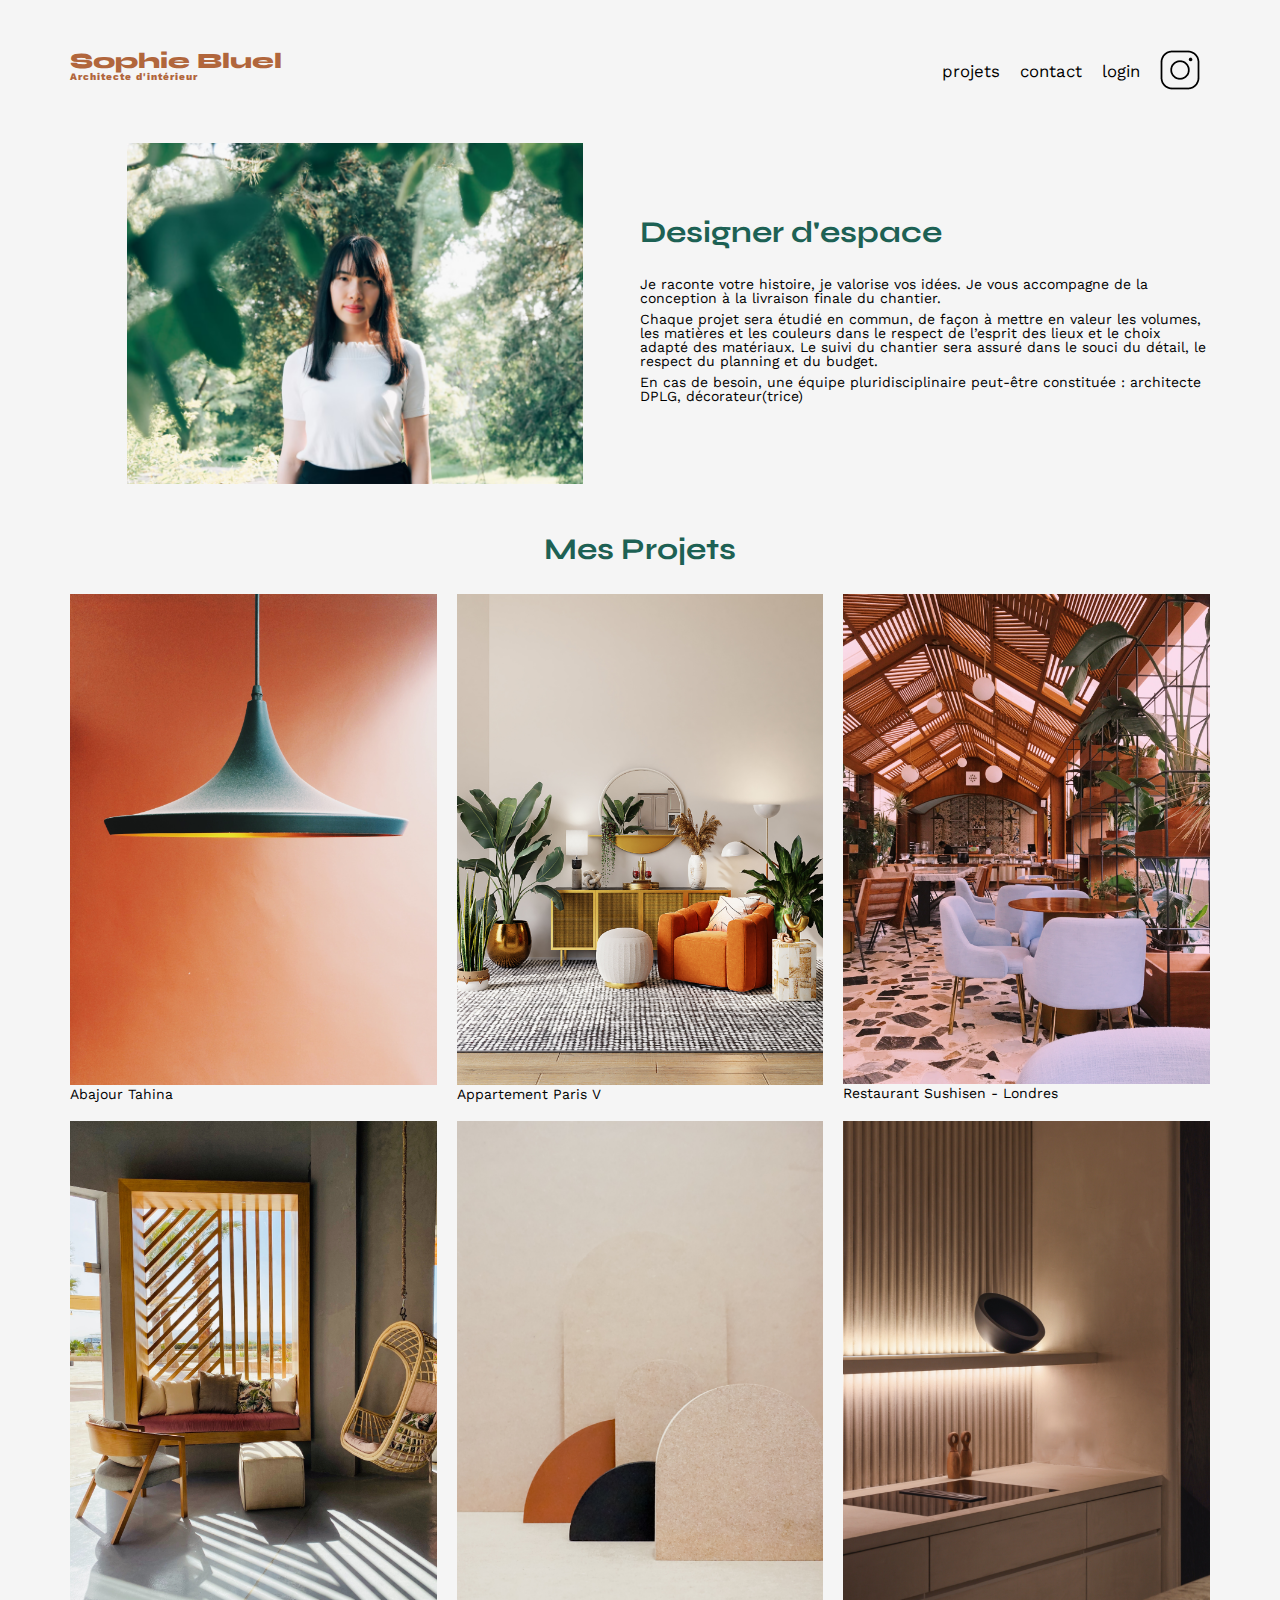
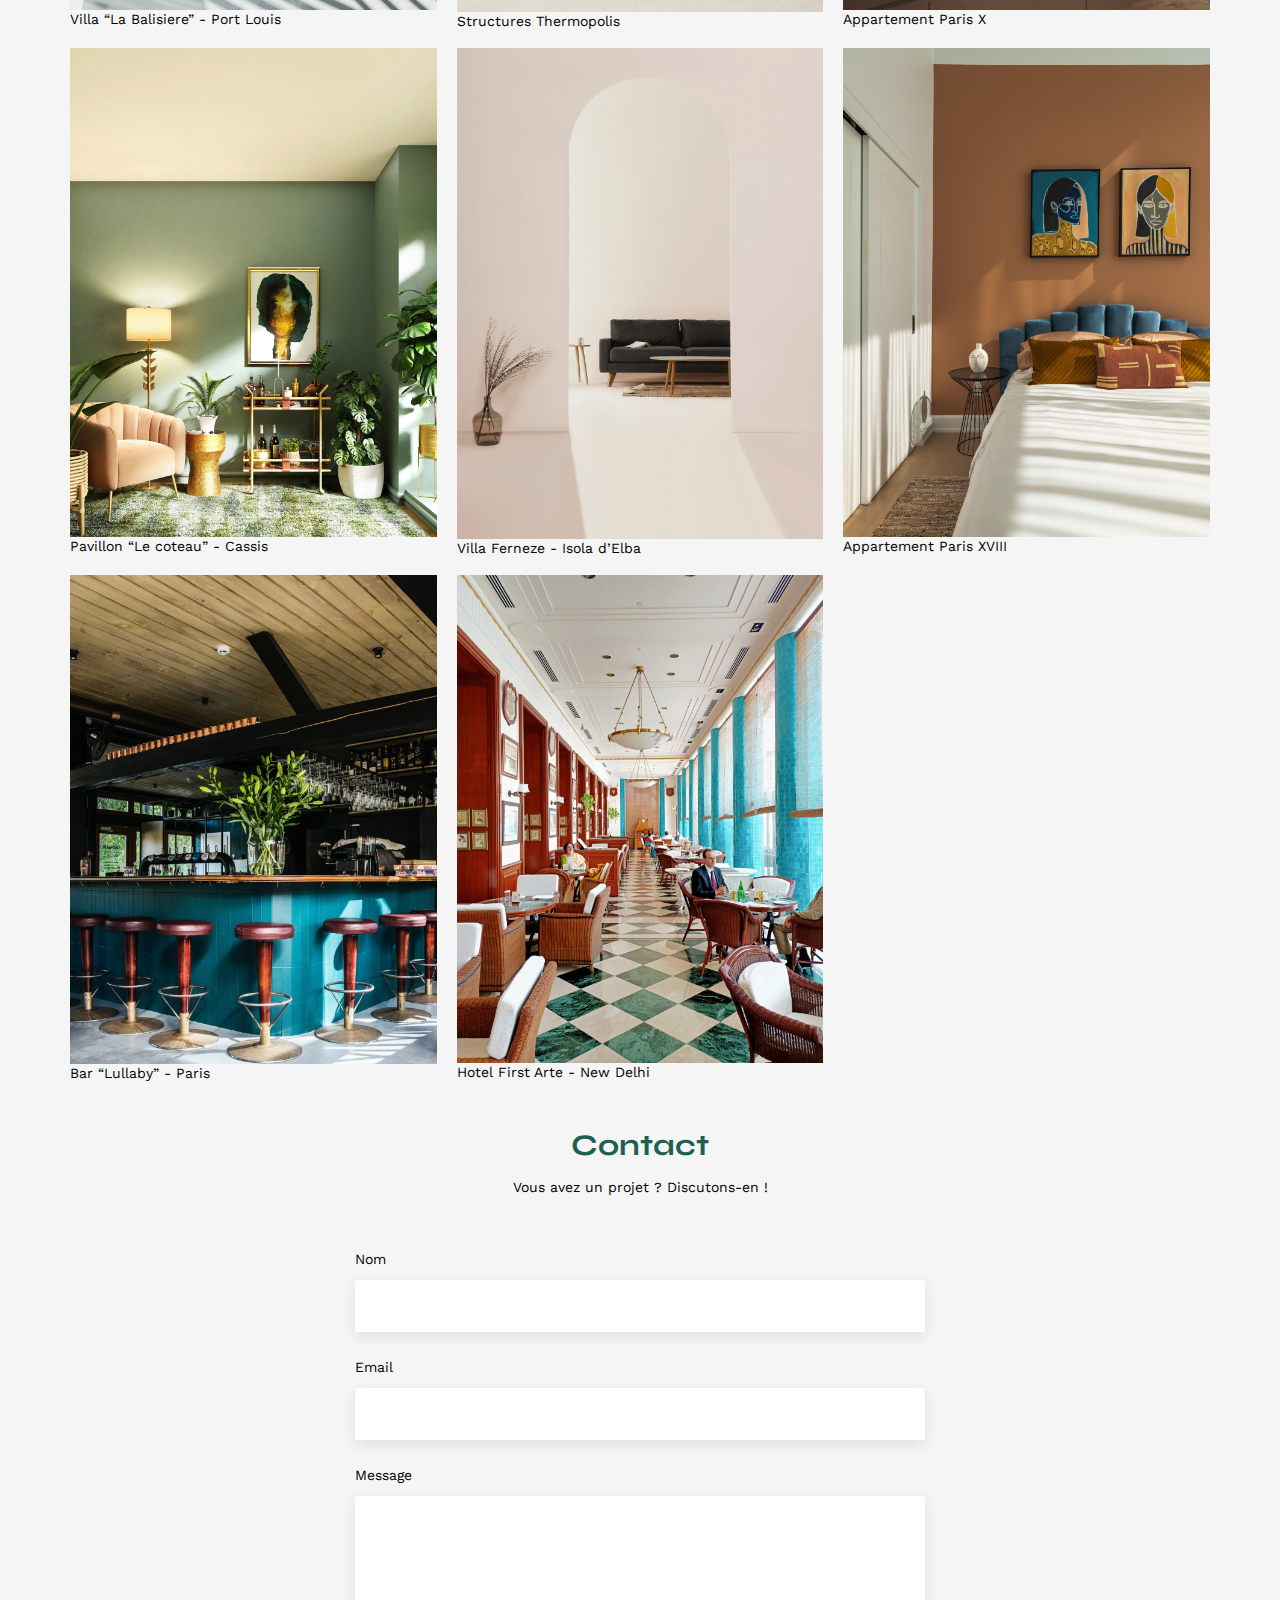
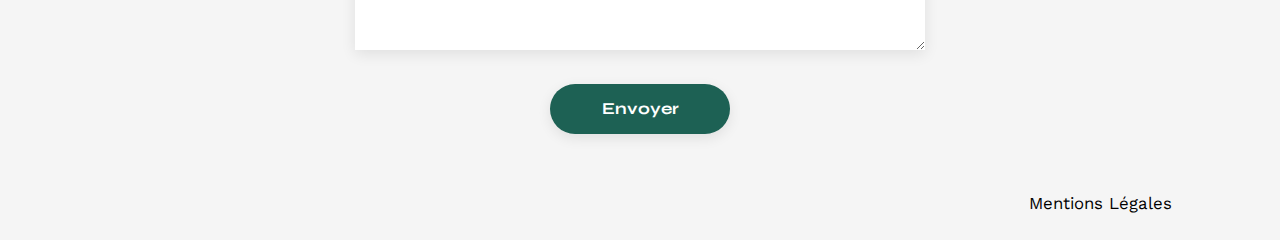
==== FrontEnd/index.html @ bdfcfad4 "prototype javascript fichiers" ====
<!DOCTYPE html>
<html lang="fr">

<head>
	<meta charset="UTF-8">
	<title>Sophie Bluel - Architecte d'intérieur</title>
	<meta name="viewport" content="width=device-width, initial-scale=1.0">
	<link rel="preconnect" href="https://fonts.googleapis.com">
	<link rel="preconnect" href="https://fonts.gstatic.com" crossorigin>
	<link href="https://fonts.googleapis.com/css2?family=Syne:wght@700;800&family=Work+Sans&display=swap"
		rel="stylesheet">
	<meta name="description" content="">
	<link rel="stylesheet" href="./assets/style.css">
	<script src="../FrontEnd/assets/scripts/login.js" defer></script>
	<script src="../FrontEnd/assets/scripts/modal.js" defer></script>
	<script src="../FrontEnd/assets/scripts/sort.js" defer></script>
</head>

<body>
	<header>
		<h1>Sophie Bluel <span>Architecte d'intérieur</span></h1>
		<nav>
			<ul>
				<li><a href="#projects">projets</a></li>
				<li><a href="#contact">contact</a></li>
				<li class="login">login</li>
				<li><img src="./assets/icons/instagram.png" alt="Instagram"></li>
			</ul>
		</nav>
	</header>
	<main>
		<section id="introduction">
			<figure>
				<img src="./assets/images/sophie-bluel.png" alt="Photo de Sophie Bluel">
			</figure>
			<article>
				<h2>Designer d'espace</h2>
				<p>Je raconte votre histoire, je valorise vos idées. Je vous accompagne de la conception à la livraison
					finale du chantier.</p>
				<p>Chaque projet sera étudié en commun, de façon à mettre en valeur les volumes, les matières et les
					couleurs dans le respect de l’esprit des lieux et le choix adapté des matériaux. Le suivi du chantier
					sera assuré dans le souci du détail, le respect du planning et du budget.</p>
				<p>En cas de besoin, une équipe pluridisciplinaire peut-être constituée : architecte DPLG, décorateur(trice)
				</p>
			</article>
		</section>
		<section id="portfolio">
			<h2 id="projects">Mes Projets</h2>
			<div class="gallery">
				<figure>
					<img src="assets/images/abajour-tahina.png" alt="Abajour Tahina">
					<figcaption>Abajour Tahina</figcaption>
				</figure>
				<figure>
					<img src="assets/images/appartement-paris-v.png" alt="Appartement Paris V">
					<figcaption>Appartement Paris V</figcaption>
				</figure>
				<figure>
					<img src="assets/images/restaurant-sushisen-londres.png" alt="Restaurant Sushisen - Londres">
					<figcaption>Restaurant Sushisen - Londres</figcaption>
				</figure>
				<figure>
					<img src="assets/images/la-balisiere.png" alt="Villa “La Balisiere” - Port Louis">
					<figcaption>Villa “La Balisiere” - Port Louis</figcaption>
				</figure>
				<figure>
					<img src="assets/images/structures-thermopolis.png" alt="Structures Thermopolis">
					<figcaption>Structures Thermopolis</figcaption>
				</figure>
				<figure>
					<img src="assets/images/appartement-paris-x.png" alt="Appartement Paris X">
					<figcaption>Appartement Paris X</figcaption>
				</figure>
				<figure>
					<img src="assets/images/le-coteau-cassis.png" alt="Pavillon “Le coteau” - Cassis">
					<figcaption>Pavillon “Le coteau” - Cassis</figcaption>
				</figure>
				<figure>
					<img src="assets/images/villa-ferneze.png" alt="Villa Ferneze - Isola d’Elba">
					<figcaption>Villa Ferneze - Isola d’Elba</figcaption>
				</figure>
				<figure>
					<img src="assets/images/appartement-paris-xviii.png" alt="Appartement Paris XVIII">
					<figcaption>Appartement Paris XVIII</figcaption>
				</figure>
				<figure>
					<img src="assets/images/bar-lullaby-paris.png" alt="Bar “Lullaby” - Paris">
					<figcaption>Bar “Lullaby” - Paris</figcaption>
				</figure>
				<figure>
					<img src="assets/images/hotel-first-arte-new-delhi.png" alt="Hotel First Arte - New Delhi">
					<figcaption>Hotel First Arte - New Delhi</figcaption>
				</figure>
			</div>
		</section>
		<section id="contact">
			<h2>Contact</h2>
			<p>Vous avez un projet ? Discutons-en !</p>
			<form action="#" method="post">
				<label for="name">Nom</label>
				<input type="text" name="name" id="name">
				<label for="email">Email</label>
				<input type="email" name="email" id="email">
				<label for="message">Message</label>
				<textarea name="message" id="message" cols="30" rows="10"></textarea>
				<input type="submit" value="Envoyer">
			</form>
		</section>
	</main>

	<footer>
		<nav>
			<ul>
				<li>Mentions Légales</li>
			</ul>
		</nav>
	</footer>
</body>

</html>
---- FrontEnd/assets/style.css ----
/* http://meyerweb.com/eric/tools/css/reset/
   v2.0 | 20110126
   License: none (public domain)
*/

html,
body,
div,
span,
applet,
object,
iframe,
h1,
h2,
h3,
h4,
h5,
h6,
p,
blockquote,
pre,
a,
abbr,
acronym,
address,
big,
cite,
code,
del,
dfn,
em,
img,
ins,
kbd,
q,
s,
samp,
small,
strike,
strong,
sub,
sup,
tt,
var,
b,
u,
i,
center,
dl,
dt,
dd,
ol,
ul,
li,
fieldset,
form,
label,
legend,
table,
caption,
tbody,
tfoot,
thead,
tr,
th,
td,
article,
aside,
canvas,
details,
embed,
figure,
figcaption,
footer,
header,
hgroup,
menu,
nav,
output,
ruby,
section,
summary,
time,
mark,
audio,
video {
  margin: 0;
  padding: 0;
  border: 0;
  font-size: 100%;
  font: inherit;
  vertical-align: baseline;
}
/* HTML5 display-role reset for older browsers */
article,
aside,
details,
figcaption,
figure,
footer,
header,
hgroup,
menu,
nav,
section {
  display: block;
}
body {
  line-height: 1;
}
ol,
ul {
  list-style: none;
}
blockquote,
q {
  quotes: none;
}
blockquote:before,
blockquote:after,
q:before,
q:after {
  content: '';
  content: none;
}
table {
  border-collapse: collapse;
  border-spacing: 0;
}
/** end reset css**/
body {
  max-width: 1140px;
  margin: auto;
  font-family: 'Work Sans';
  font-size: 14px;
  background-color: whitesmoke;
}
header {
  display: flex;
  justify-content: space-between;
  margin: 50px 0;
}
section {
  margin: 50px 0;
}

h1 {
  display: flex;
  flex-direction: column;
  font-family: 'Syne';
  font-size: 22px;
  font-weight: 800;
  color: #b1663c;
}

h1 > span {
  font-family: 'Work Sans';
  font-size: 10px;
  letter-spacing: 0.1em;
}

h2 {
  font-family: 'Syne';
  font-weight: 700;
  font-size: 30px;
  color: #1d6154;
}
nav ul {
  display: flex;
  align-items: center;
  list-style-type: none;
}
nav li {
  padding: 0 10px;
  font-size: 1.2em;
}

nav li a {
  text-decoration: none;
  color: black;
}

li:hover,
li a:hover {
  color: #b1663c;
  cursor: pointer;
}
#introduction {
  display: flex;
  align-items: center;
}
#introduction figure {
  flex: 1;
}
#introduction img {
  display: block;
  margin: auto;
  width: 80%;
}

#introduction article {
  flex: 1;
}
#introduction h2 {
  margin-bottom: 1em;
}

#introduction p {
  margin-bottom: 0.5em;
}
#portfolio h2 {
  text-align: center;
  margin-bottom: 1em;
}
.gallery {
  width: 100%;
  display: grid;
  grid-template-columns: 1fr 1fr 1fr;
  grid-column-gap: 20px;
  grid-row-gap: 20px;
}

.gallery img {
  width: 100%;
}
#contact {
  width: 50%;
  margin: auto;
}
#contact > * {
  text-align: center;
}
#contact h2 {
  margin-bottom: 20px;
}
#contact form {
  text-align: left;
  margin-top: 30px;
  display: flex;
  flex-direction: column;
}

#contact input {
  height: 50px;
  font-size: 1.2em;
  border: none;
  box-shadow: 0px 4px 14px rgba(0, 0, 0, 0.09);
}
#contact label {
  margin: 2em 0 1em 0;
}
#contact textarea {
  border: none;
  box-shadow: 0px 4px 14px rgba(0, 0, 0, 0.09);
}

input[type='submit'] {
  font-family: 'Syne';
  font-weight: 700;
  color: white;
  background-color: #1d6154;
  margin: 2em auto;
  width: 180px;
  text-align: center;
  border-radius: 60px;
}

footer nav ul {
  display: flex;
  justify-content: flex-end;
  margin: 2em;
}

#login {
  display: flex;
  justify-content: center;
  align-items: center;
  flex-direction: column;
  height: 70vh;
}

#login h2 {
  margin-bottom: 1em;
}

#login form {
  display: flex;
  flex-direction: column;
  text-align: center;
}

#login label {
  display: block;
  margin-bottom: 0.5em;
}

#login input[type='email'],
#login input[type='password'] {
  width: 300px;
  height: 40px;
  margin-bottom: 1em;
  padding: 0 10px;
  font-size: 1em;
  border: transparent;
  box-shadow: rgba(0, 0, 0, 0.24) 0px 3px 8px;
}

#login input[type='submit'] {
  width: 150px;
  height: 40px;
}
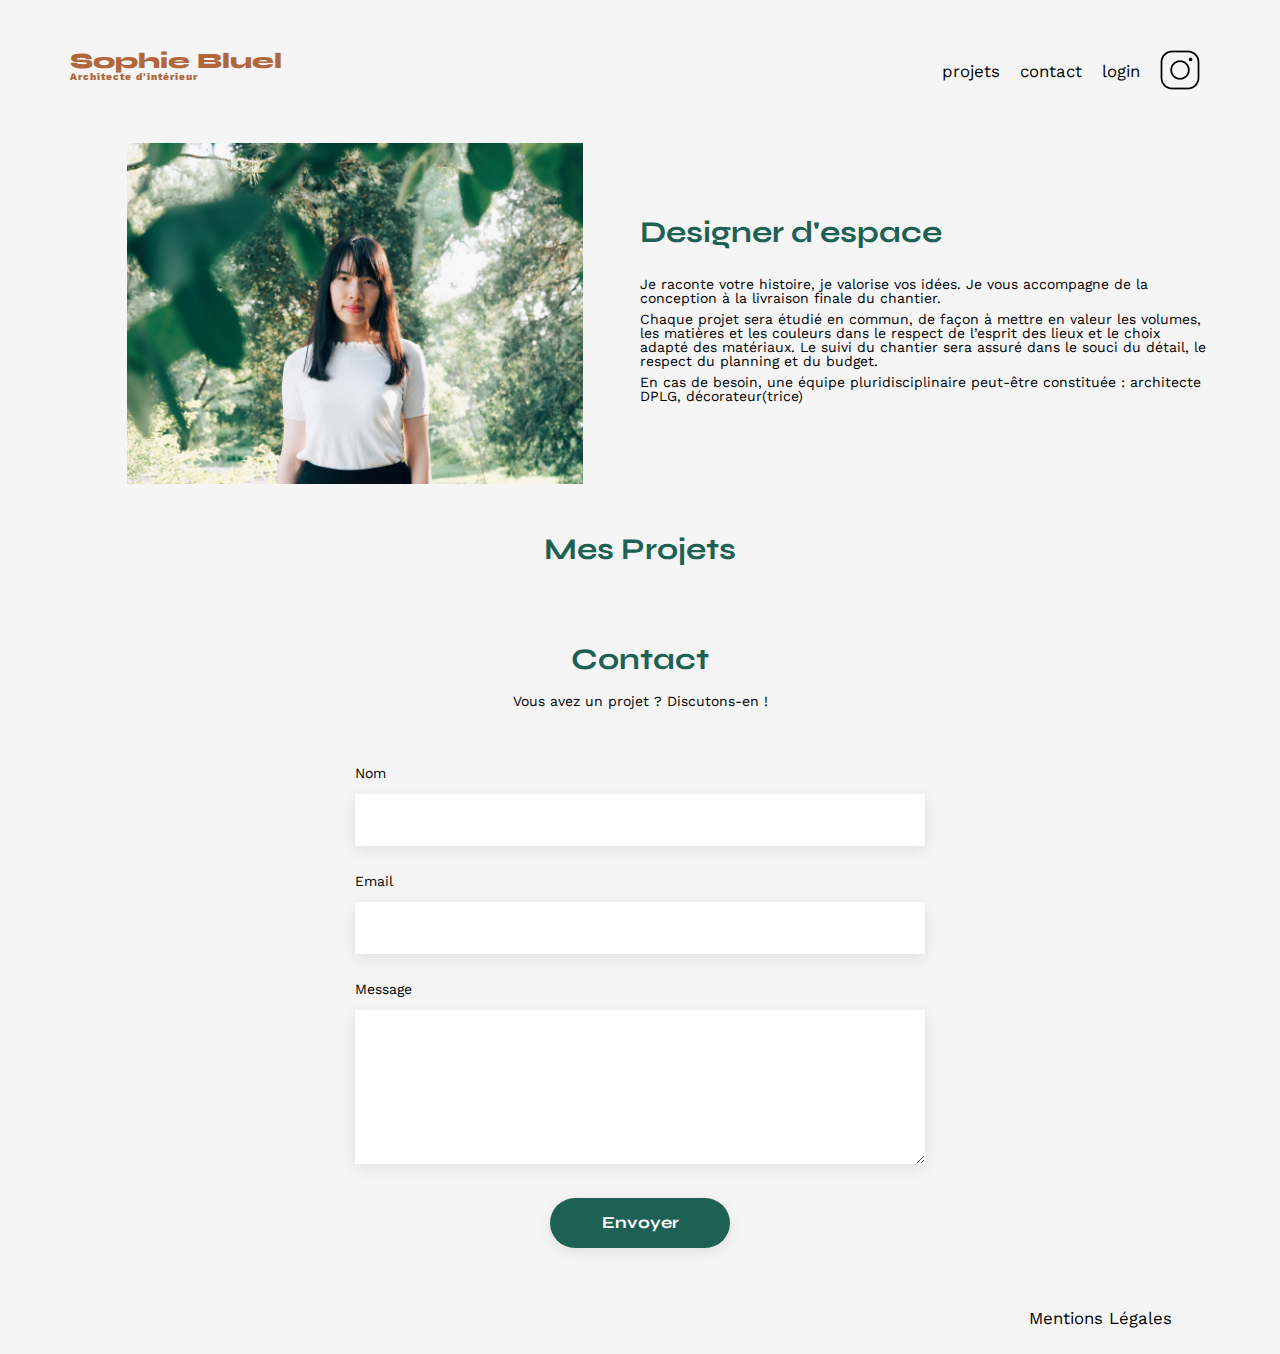
==== commit a1d4f315: "in progress -- charger la galerie via l'API" ====
--- a/FrontEnd/index.html
+++ b/FrontEnd/index.html
@@ -11,6 +11,7 @@
 		rel="stylesheet">
 	<meta name="description" content="">
 	<link rel="stylesheet" href="./assets/style.css">
+	<script src="../FrontEnd/assets/scripts/index.js" defer></script>
 	<script src="../FrontEnd/assets/scripts/login.js" defer></script>
 	<script src="../FrontEnd/assets/scripts/modal.js" defer></script>
 	<script src="../FrontEnd/assets/scripts/sort.js" defer></script>
@@ -23,7 +24,7 @@
 			<ul>
 				<li><a href="#projects">projets</a></li>
 				<li><a href="#contact">contact</a></li>
-				<li class="login">login</li>
+				<li><a href="login.html">login</a></li>
 				<li><img src="./assets/icons/instagram.png" alt="Instagram"></li>
 			</ul>
 		</nav>
@@ -47,50 +48,6 @@
 		<section id="portfolio">
 			<h2 id="projects">Mes Projets</h2>
 			<div class="gallery">
-				<figure>
-					<img src="assets/images/abajour-tahina.png" alt="Abajour Tahina">
-					<figcaption>Abajour Tahina</figcaption>
-				</figure>
-				<figure>
-					<img src="assets/images/appartement-paris-v.png" alt="Appartement Paris V">
-					<figcaption>Appartement Paris V</figcaption>
-				</figure>
-				<figure>
-					<img src="assets/images/restaurant-sushisen-londres.png" alt="Restaurant Sushisen - Londres">
-					<figcaption>Restaurant Sushisen - Londres</figcaption>
-				</figure>
-				<figure>
-					<img src="assets/images/la-balisiere.png" alt="Villa “La Balisiere” - Port Louis">
-					<figcaption>Villa “La Balisiere” - Port Louis</figcaption>
-				</figure>
-				<figure>
-					<img src="assets/images/structures-thermopolis.png" alt="Structures Thermopolis">
-					<figcaption>Structures Thermopolis</figcaption>
-				</figure>
-				<figure>
-					<img src="assets/images/appartement-paris-x.png" alt="Appartement Paris X">
-					<figcaption>Appartement Paris X</figcaption>
-				</figure>
-				<figure>
-					<img src="assets/images/le-coteau-cassis.png" alt="Pavillon “Le coteau” - Cassis">
-					<figcaption>Pavillon “Le coteau” - Cassis</figcaption>
-				</figure>
-				<figure>
-					<img src="assets/images/villa-ferneze.png" alt="Villa Ferneze - Isola d’Elba">
-					<figcaption>Villa Ferneze - Isola d’Elba</figcaption>
-				</figure>
-				<figure>
-					<img src="assets/images/appartement-paris-xviii.png" alt="Appartement Paris XVIII">
-					<figcaption>Appartement Paris XVIII</figcaption>
-				</figure>
-				<figure>
-					<img src="assets/images/bar-lullaby-paris.png" alt="Bar “Lullaby” - Paris">
-					<figcaption>Bar “Lullaby” - Paris</figcaption>
-				</figure>
-				<figure>
-					<img src="assets/images/hotel-first-arte-new-delhi.png" alt="Hotel First Arte - New Delhi">
-					<figcaption>Hotel First Arte - New Delhi</figcaption>
-				</figure>
 			</div>
 		</section>
 		<section id="contact">
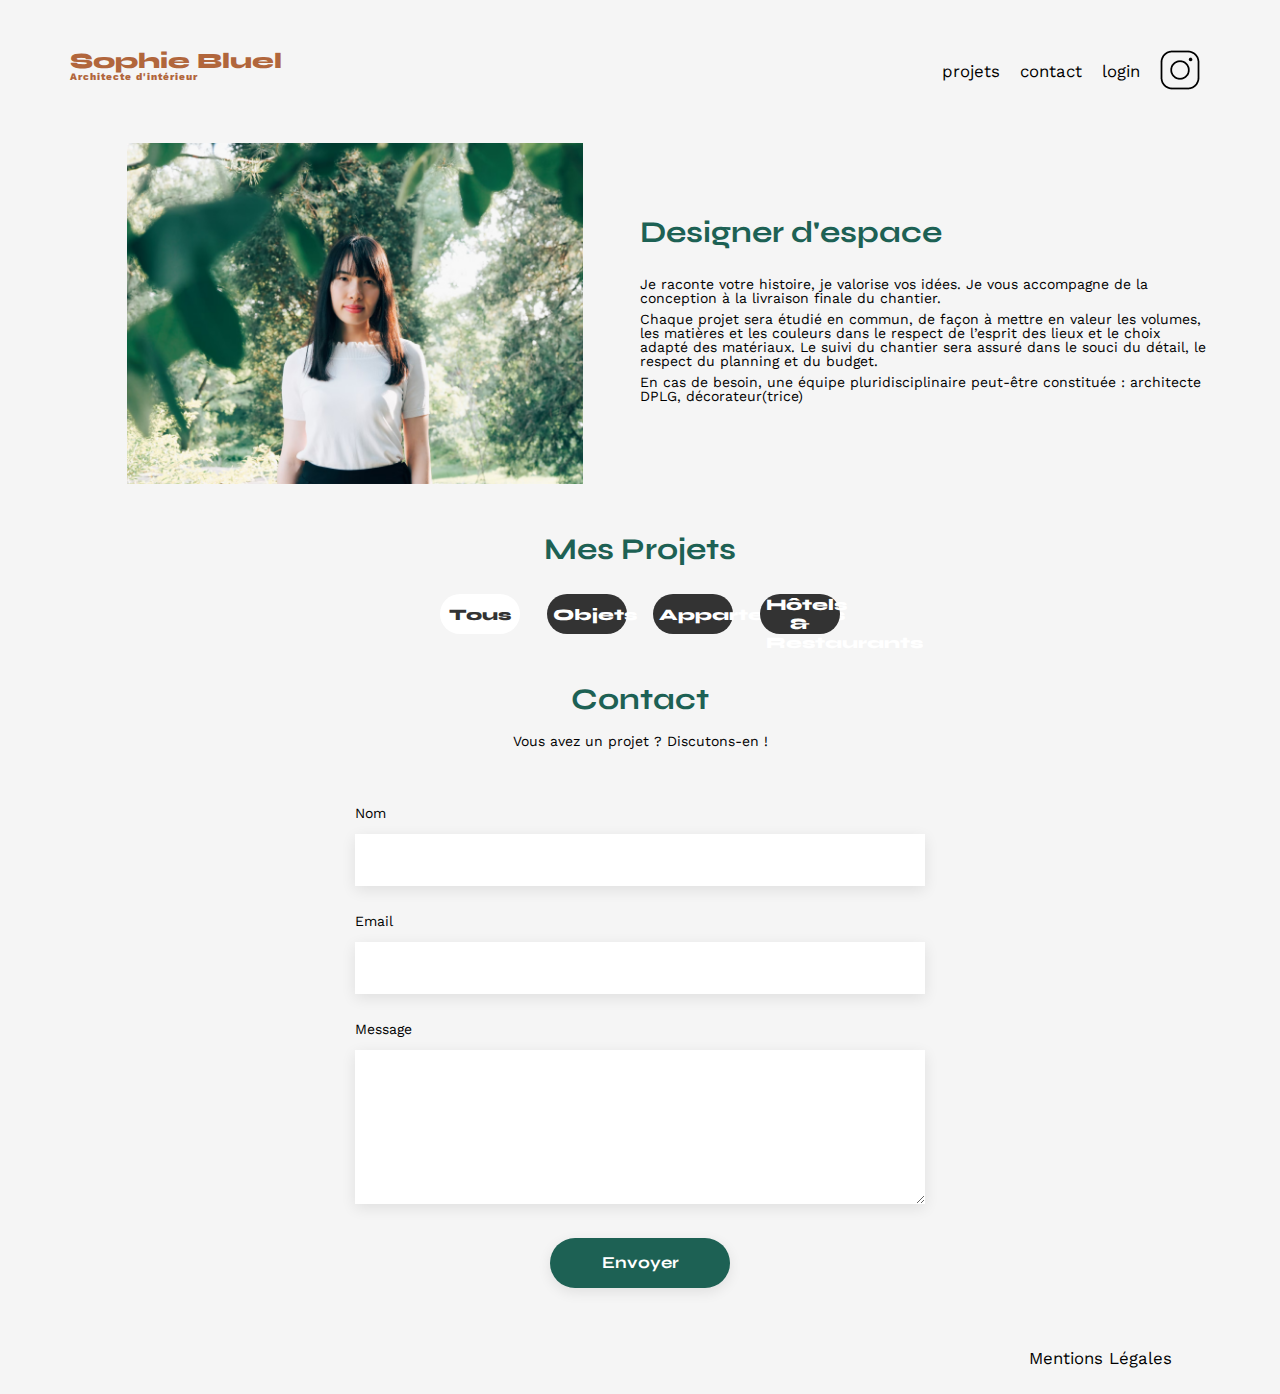
==== commit f8104a2c: "refactoring + login-logout fonctionnels" ====
--- a/FrontEnd/index.html
+++ b/FrontEnd/index.html
@@ -10,11 +10,10 @@
 	<link href="https://fonts.googleapis.com/css2?family=Syne:wght@700;800&family=Work+Sans&display=swap"
 		rel="stylesheet">
 	<meta name="description" content="">
+	<link rel="stylesheet" href="https://cdnjs.cloudflare.com/ajax/libs/font-awesome/6.0.0-beta3/css/all.min.css">
 	<link rel="stylesheet" href="./assets/style.css">
-	<script src="../FrontEnd/assets/scripts/index.js" defer></script>
-	<script src="../FrontEnd/assets/scripts/login.js" defer></script>
-	<script src="../FrontEnd/assets/scripts/modal.js" defer></script>
-	<script src="../FrontEnd/assets/scripts/sort.js" defer></script>
+	<script src="./assets/scripts/index.js" defer></script>
+	<script src="./assets/scripts/sort.js" defer></script>
 </head>
 
 <body>
@@ -24,7 +23,7 @@
 			<ul>
 				<li><a href="#projects">projets</a></li>
 				<li><a href="#contact">contact</a></li>
-				<li><a href="login.html">login</a></li>
+				<li id="loginBtn"><a href="login.html">login</a></li>
 				<li><img src="./assets/icons/instagram.png" alt="Instagram"></li>
 			</ul>
 		</nav>
@@ -47,6 +46,12 @@
 		</section>
 		<section id="portfolio">
 			<h2 id="projects">Mes Projets</h2>
+			<nav class="gallery-nav">
+				<button class="gallery-nav-item active" data-filter="all">Tous</button>
+				<button class="gallery-nav-item" data-filter="objects">Objets</button>
+				<button class="gallery-nav-item" data-filter="apartments">Appartements</button>
+				<button class="gallery-nav-item" data-filter="hotels-restaurants">Hôtels & Restaurants</button>
+			</nav>
 			<div class="gallery">
 			</div>
 		</section>
--- a/FrontEnd/assets/style.css
+++ b/FrontEnd/assets/style.css
@@ -271,6 +271,70 @@
   margin: 2em;
 }
 
+/* BARRE DE NAVIGATION */
+
+.edit-mode-bar {
+  background-color: #000;
+  color: #fff;
+  display: flex;
+  align-items: center;
+  justify-content: center;
+  height: 40px;
+}
+
+.edit-mode-bar i {
+  margin-right: 10px;
+}
+
+.publish-button {
+  background-color: #fff;
+  color: #000;
+  border: none;
+  border-radius: 20px;
+  padding: 8px 20px;
+  cursor: pointer;
+  transition: background-color 0.3s, color 0.3s;
+}
+
+.publish-button:hover {
+  background-color: #555;
+  color: #fff;
+}
+
+/* BOUTONS DE TRI */
+
+.gallery-nav {
+  display: flex;
+  justify-content: space-between;
+  max-width: 400px;
+  margin: 0 auto;
+}
+
+.gallery-nav-item {
+  background-color: #333;
+  color: #fff; 
+  font-family: 'Syne', sans-serif;
+  font-weight: 800;
+  font-size: 1rem;
+  width: 80px;
+  height: 40px;
+  border: none;
+  border-radius: 20px;
+  cursor: pointer;
+  transition: background-color 0.3s, color 0.3s;
+}
+
+.gallery-nav-item.active {
+  background-color: #fff;
+  color: #333;
+}
+
+.gallery-nav-item:not(.active):hover {
+  background-color: #555;
+}
+
+/* LOGIN */
+
 #login {
   display: flex;
   justify-content: center;
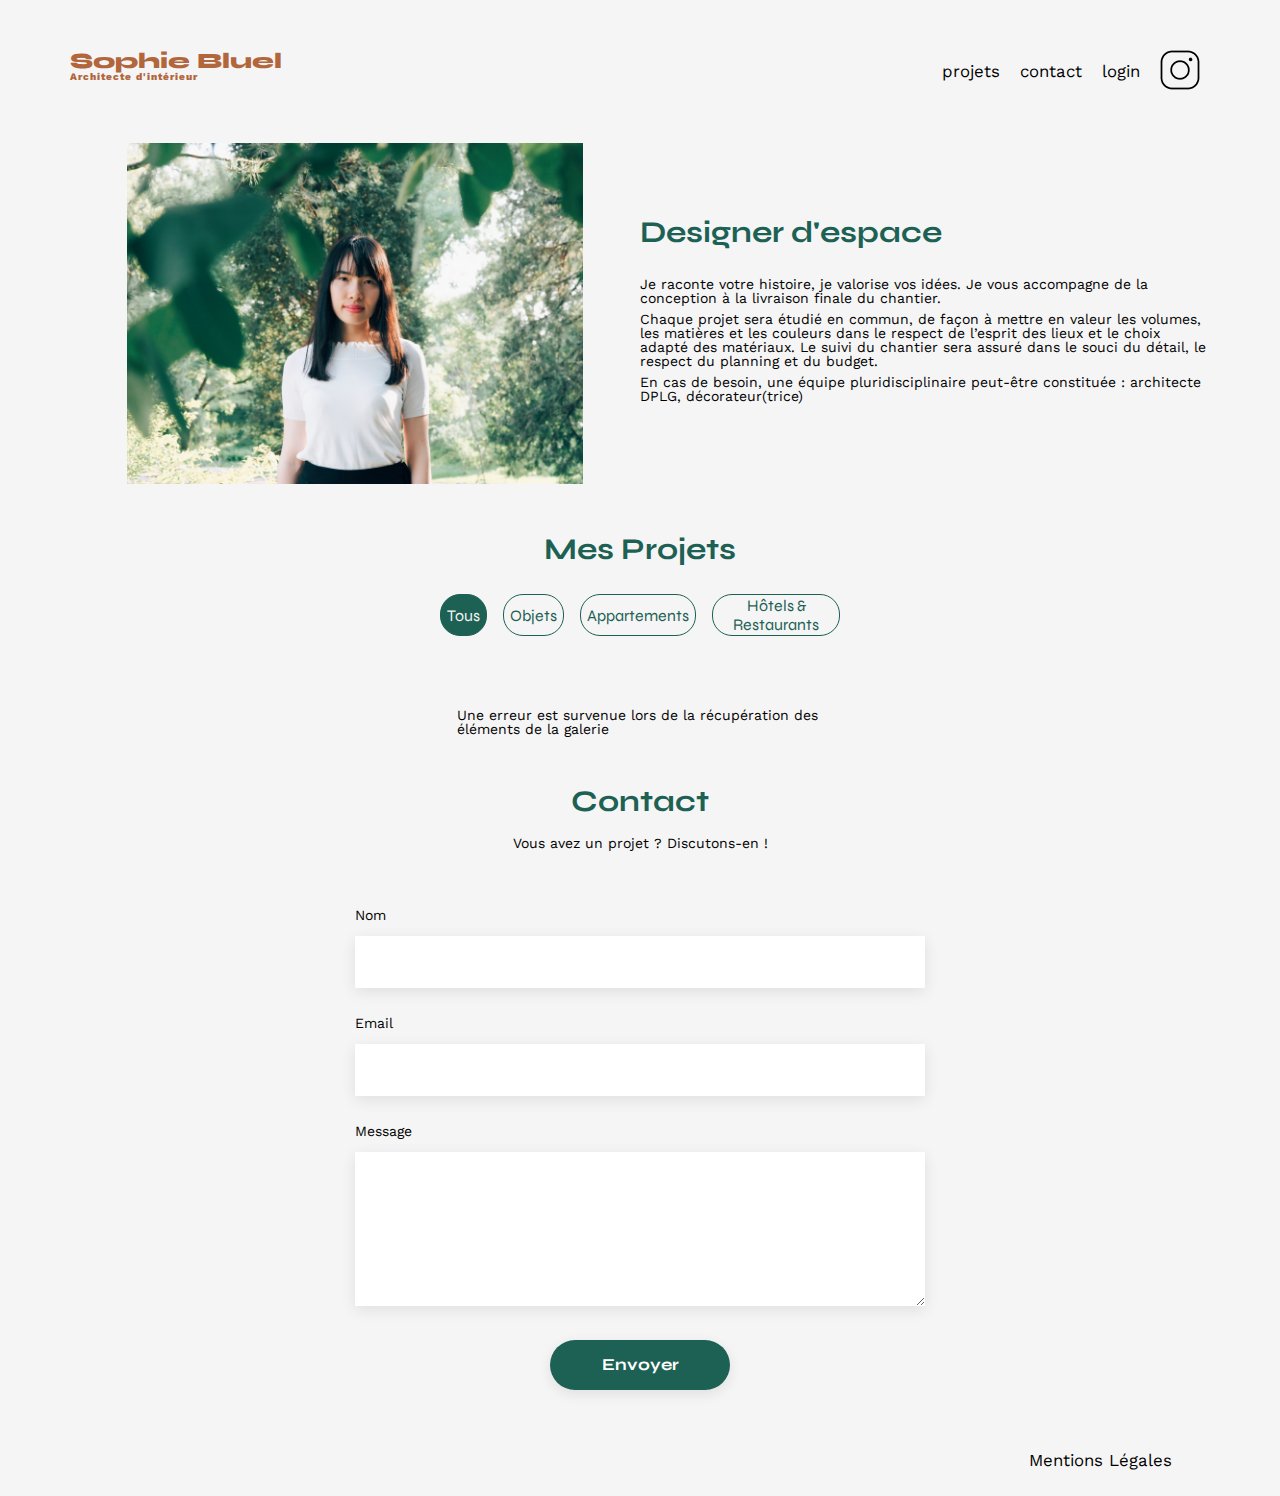
==== commit fb0a0169: "wip -- modèle de tri de la galerie" ====
--- a/FrontEnd/index.html
+++ b/FrontEnd/index.html
@@ -47,10 +47,10 @@
 		<section id="portfolio">
 			<h2 id="projects">Mes Projets</h2>
 			<nav class="gallery-nav">
-				<button class="gallery-nav-item active" data-filter="all">Tous</button>
-				<button class="gallery-nav-item" data-filter="objects">Objets</button>
-				<button class="gallery-nav-item" data-filter="apartments">Appartements</button>
-				<button class="gallery-nav-item" data-filter="hotels-restaurants">Hôtels & Restaurants</button>
+				<button class="gallery-nav-item active" data-filter="Tous">Tous</button>
+				<button class="gallery-nav-item" data-filter="Objets">Objets</button>
+				<button class="gallery-nav-item" data-filter="Appartements">Appartements</button>
+				<button class="gallery-nav-item" data-filter="Hotels & restaurants">Hôtels & Restaurants</button>
 			</nav>
 			<div class="gallery">
 			</div>
--- a/FrontEnd/assets/style.css
+++ b/FrontEnd/assets/style.css
@@ -307,30 +307,32 @@
   display: flex;
   justify-content: space-between;
   max-width: 400px;
-  margin: 0 auto;
+  margin: auto auto 2rem auto;
+  gap: 1rem;
 }
 
 .gallery-nav-item {
-  background-color: #333;
-  color: #fff; 
+  background-color: whitesmoke;
+  color: #1d6154; 
   font-family: 'Syne', sans-serif;
-  font-weight: 800;
+  font-weight: 100;
   font-size: 1rem;
-  width: 80px;
-  height: 40px;
-  border: none;
+  width: auto;
+  height: auto;
+  border: 1px solid #1d6154;
   border-radius: 20px;
   cursor: pointer;
   transition: background-color 0.3s, color 0.3s;
 }
 
 .gallery-nav-item.active {
-  background-color: #fff;
-  color: #333;
+  background-color: #1d6154;
+  color: whitesmoke;
 }
 
 .gallery-nav-item:not(.active):hover {
-  background-color: #555;
+  background-color: #1d6154;
+  color: whitesmoke;
 }
 
 /* LOGIN */
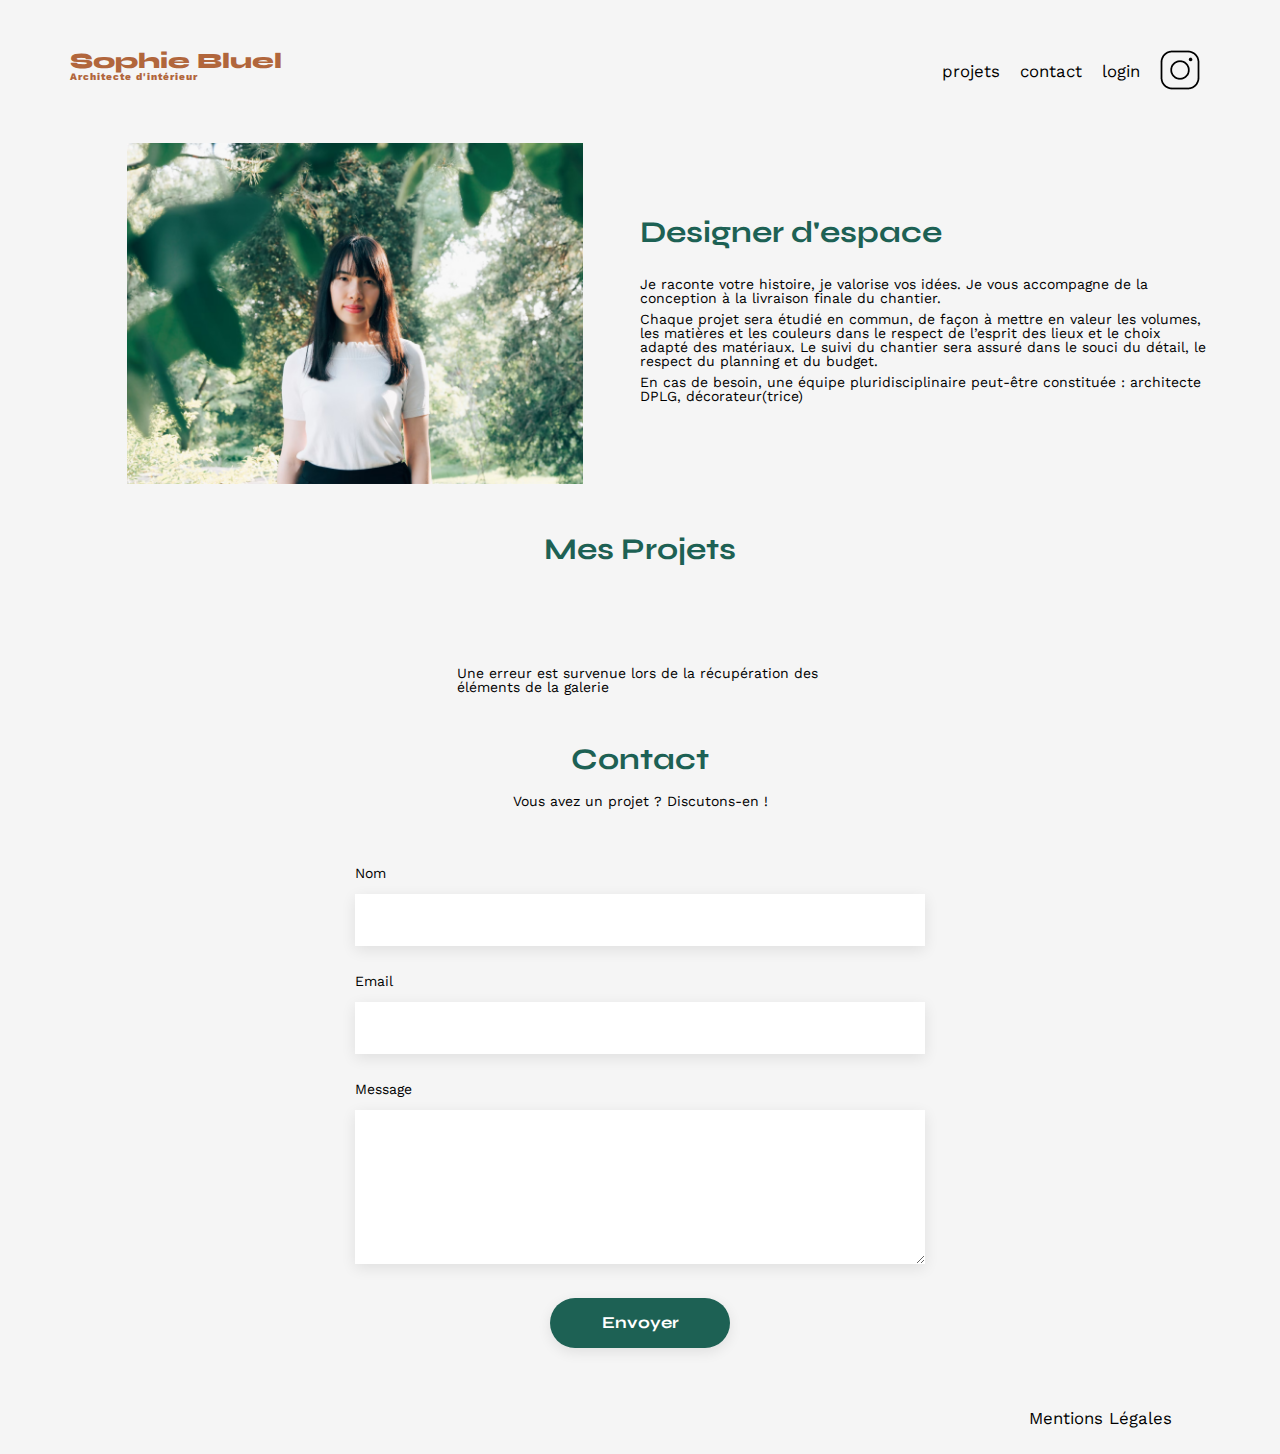
==== commit 16e69697: "refactoring + fonction de tri fonctionnelle" ====
--- a/FrontEnd/index.html
+++ b/FrontEnd/index.html
@@ -12,7 +12,6 @@
 	<meta name="description" content="">
 	<link rel="stylesheet" href="https://cdnjs.cloudflare.com/ajax/libs/font-awesome/6.0.0-beta3/css/all.min.css">
 	<link rel="stylesheet" href="./assets/style.css">
-	<script src="./assets/scripts/index.js" defer></script>
 	<script src="./assets/scripts/sort.js" defer></script>
 </head>
 
@@ -47,10 +46,6 @@
 		<section id="portfolio">
 			<h2 id="projects">Mes Projets</h2>
 			<nav class="gallery-nav">
-				<button class="gallery-nav-item active" data-filter="Tous">Tous</button>
-				<button class="gallery-nav-item" data-filter="Objets">Objets</button>
-				<button class="gallery-nav-item" data-filter="Appartements">Appartements</button>
-				<button class="gallery-nav-item" data-filter="Hotels & restaurants">Hôtels & Restaurants</button>
 			</nav>
 			<div class="gallery">
 			</div>
--- a/FrontEnd/assets/style.css
+++ b/FrontEnd/assets/style.css
@@ -375,3 +375,12 @@
   width: 150px;
   height: 40px;
 }
+
+
+/* MESSAGE D'ERREUR */
+
+.gallery span {
+  display: grid;
+  grid-row: 3;
+  grid-column: 2;
+}